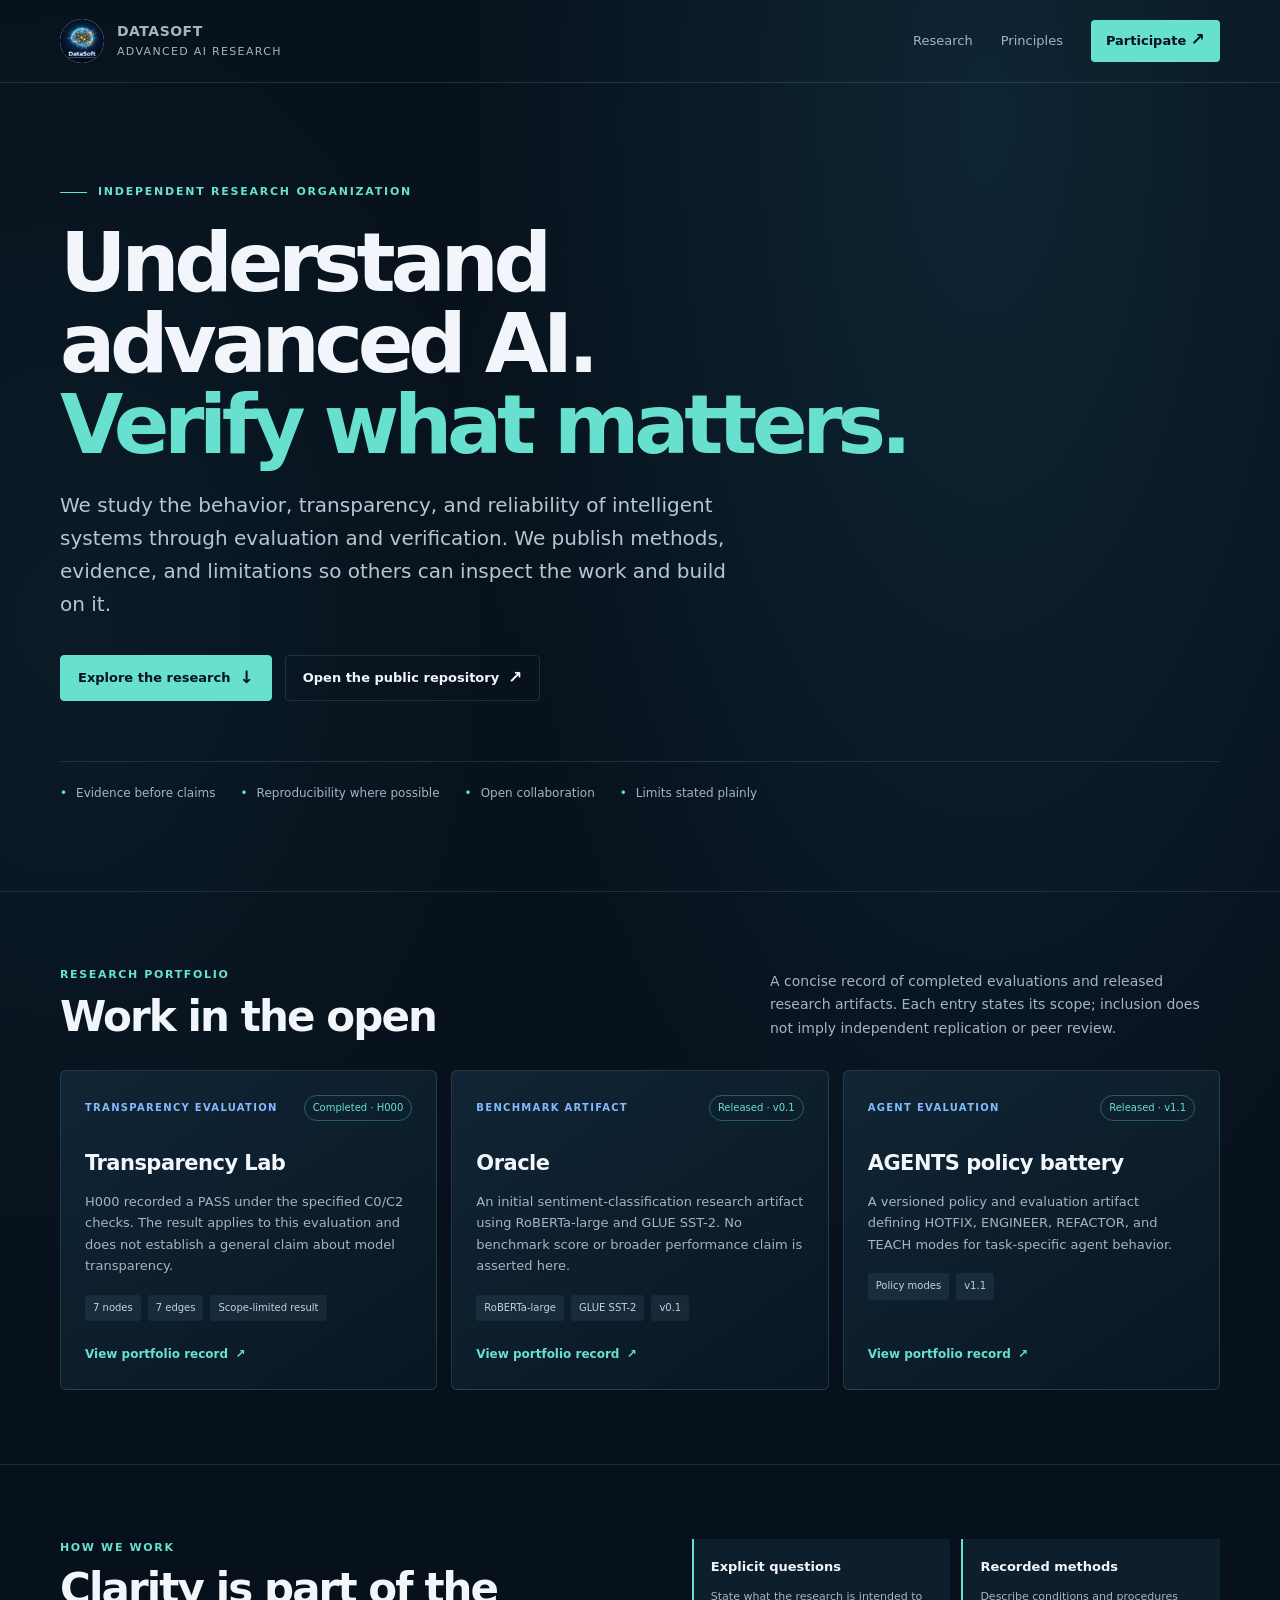
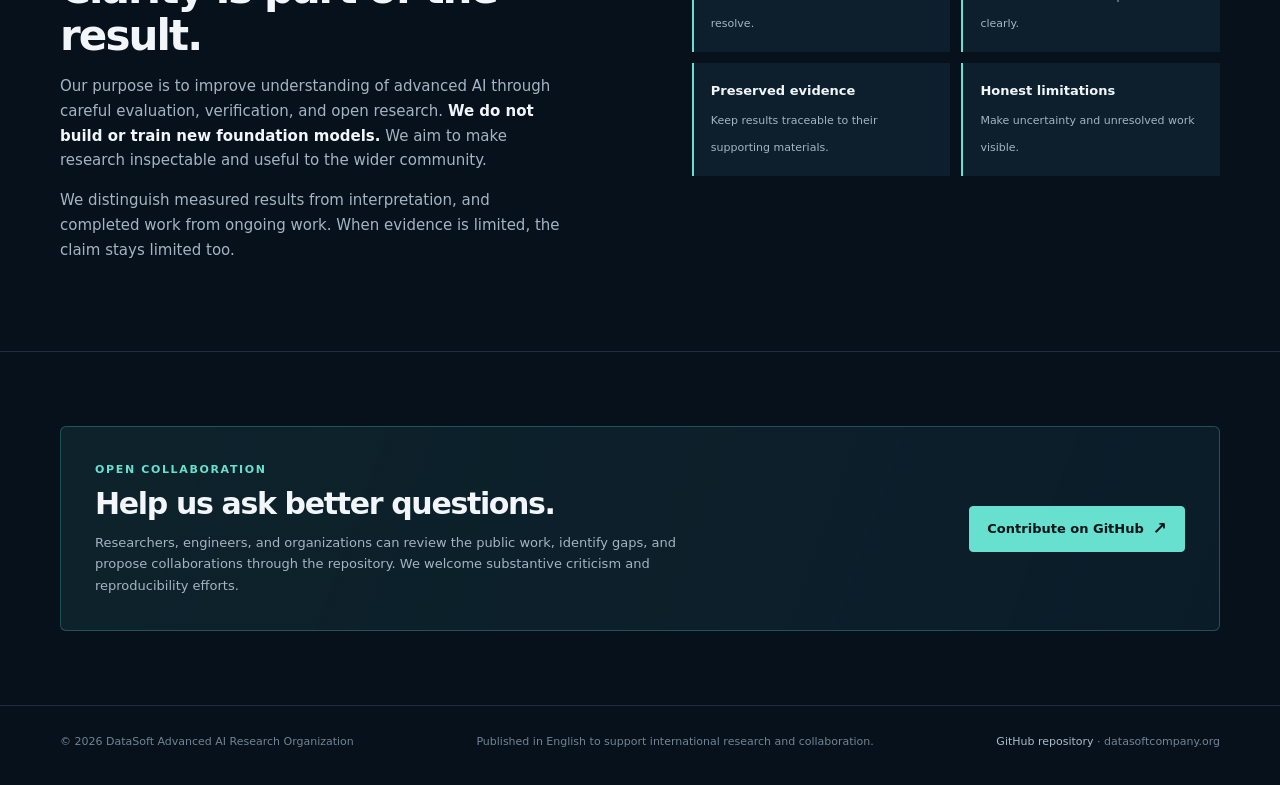
==== index.html @ 3c02a426 "feat(site): add English research organization homepage" ====
<!doctype html>
<html lang="en">
<head>
  <meta charset="utf-8">
  <meta name="viewport" content="width=device-width, initial-scale=1">
  <meta name="theme-color" content="#07111b">
  <meta name="description" content="Independent research, evaluation, and verification across advanced AI. Explore published work, methods, evidence, and open collaboration.">
  <link rel="canonical" href="https://datasoftcompany.org/">
  <title>DataSoft Advanced AI Research</title>
  <style>
    :root {
      color-scheme: dark;
      --ink: #f2f6fa;
      --muted: #a5b4c3;
      --soft: #718496;
      --surface: #0c1b28;
      --surface-2: #102334;
      --line: rgba(183, 207, 226, .15);
      --cyan: #68e0d0;
      --blue: #82baff;
      --bg: #07111b;
      --max: 1160px;
    }
    * { box-sizing: border-box; }
    html { scroll-behavior: smooth; }
    body {
      margin: 0;
      color: var(--ink);
      background:
        radial-gradient(ellipse at 77% 5%, rgba(43, 119, 150, .2), transparent 34rem),
        radial-gradient(ellipse at 5% 26%, rgba(35, 104, 126, .12), transparent 30rem),
        var(--bg);
      font: 16px/1.65 Inter, ui-sans-serif, system-ui, -apple-system, BlinkMacSystemFont, "Segoe UI", sans-serif;
      -webkit-font-smoothing: antialiased;
    }
    a { color: inherit; }
    a:focus-visible { outline: 2px solid var(--cyan); outline-offset: 4px; border-radius: 3px; }
    .wrap { width: min(var(--max), calc(100% - 48px)); margin-inline: auto; }
    .topbar { border-bottom: 1px solid var(--line); }
    .nav { min-height: 82px; display: flex; align-items: center; justify-content: space-between; gap: 28px; }
    .brand { display: inline-flex; align-items: center; gap: 13px; text-decoration: none; }
    .brand img { width: 44px; height: 44px; object-fit: contain; border-radius: 50%; background: #fff; }
    .brand strong { display: block; font-size: 14px; letter-spacing: .035em; }
    .brand span { display: block; color: var(--muted); font-size: 11px; letter-spacing: .12em; text-transform: uppercase; }
    .navlinks { display: flex; align-items: center; gap: 28px; }
    .navlinks a { color: var(--muted); font-size: 13px; text-decoration: none; }
    .navlinks a:hover { color: var(--ink); }
    .navlinks .nav-cta { color: var(--bg); background: var(--cyan); padding: 10px 15px; border-radius: 4px; font-weight: 750; }
    .hero { padding: 100px 0 88px; }
    .eyebrow { display: flex; align-items: center; gap: 11px; color: var(--cyan); font-size: 11px; font-weight: 750; letter-spacing: .16em; text-transform: uppercase; }
    .eyebrow::before { width: 27px; height: 1px; background: currentColor; content: ""; }
    h1 { max-width: 850px; margin: 21px 0 23px; font-size: clamp(46px, 7vw, 82px); font-weight: 560; letter-spacing: -.065em; line-height: .99; }
    h1 em { color: var(--cyan); font-style: normal; }
    .hero-copy { max-width: 690px; color: #b7c6d2; font-size: clamp(17px, 2vw, 20px); line-height: 1.65; }
    .hero-actions { display: flex; flex-wrap: wrap; align-items: center; gap: 13px; margin-top: 34px; }
    .button { display: inline-flex; align-items: center; justify-content: center; gap: 9px; min-height: 46px; padding: 0 17px; border: 1px solid var(--line); border-radius: 4px; color: var(--ink); text-decoration: none; font-size: 13px; font-weight: 700; transition: transform .18s ease, border-color .18s ease; }
    .button:hover { transform: translateY(-2px); border-color: rgba(104, 224, 208, .65); }
    .button.primary { border-color: var(--cyan); background: var(--cyan); color: #05131a; }
    .arrow { font-size: 17px; line-height: 1; }
    .principle { display: flex; flex-wrap: wrap; gap: 12px 25px; margin-top: 60px; padding-top: 22px; border-top: 1px solid var(--line); color: var(--muted); font-size: 12px; }
    .principle span::before { content: "•"; margin-right: 9px; color: var(--cyan); }
    .section { padding: 74px 0; border-top: 1px solid var(--line); }
    .section-head { display: flex; align-items: end; justify-content: space-between; gap: 30px; margin-bottom: 30px; }
    .kicker { color: var(--cyan); font-size: 11px; font-weight: 750; letter-spacing: .15em; text-transform: uppercase; }
    h2 { margin: 8px 0 0; font-size: clamp(29px, 4vw, 42px); font-weight: 560; letter-spacing: -.045em; line-height: 1.12; }
    .section-intro { max-width: 450px; margin: 0; color: var(--muted); font-size: 14px; }
    .work-grid { display: grid; grid-template-columns: repeat(3, 1fr); gap: 14px; }
    .work-card { display: flex; flex-direction: column; min-height: 306px; padding: 24px; border: 1px solid var(--line); border-radius: 6px; background: linear-gradient(145deg, rgba(18, 39, 56, .92), rgba(10, 24, 36, .9)); }
    .card-top { display: flex; align-items: center; justify-content: space-between; gap: 12px; }
    .type { color: var(--blue); font-size: 10px; font-weight: 750; letter-spacing: .13em; text-transform: uppercase; }
    .status { padding: 4px 8px; border: 1px solid rgba(104, 224, 208, .32); border-radius: 100px; color: var(--cyan); font-size: 10px; white-space: nowrap; }
    .work-card h3 { margin: 25px 0 10px; font-size: 21px; font-weight: 600; letter-spacing: -.025em; }
    .work-card p { margin: 0; color: var(--muted); font-size: 13px; }
    .facts { display: flex; flex-wrap: wrap; gap: 7px; margin-top: 18px; }
    .fact { padding: 5px 8px; border-radius: 3px; background: rgba(170, 199, 220, .08); color: #c2d2de; font-size: 10px; }
    .card-link { display: inline-flex; align-items: center; gap: 7px; margin-top: auto; padding-top: 24px; color: var(--cyan); font-size: 12px; font-weight: 700; text-decoration: none; }
    .card-link:hover { text-decoration: underline; }
    .principles-grid { display: grid; grid-template-columns: 1.05fr .95fr; gap: 48px; align-items: start; }
    .principles-copy { max-width: 500px; color: var(--muted); font-size: 15px; }
    .principles-copy strong { color: var(--ink); font-weight: 650; }
    .values { display: grid; grid-template-columns: 1fr 1fr; gap: 11px; }
    .value { padding: 17px; border-left: 2px solid var(--cyan); background: rgba(16, 35, 52, .72); }
    .value strong { display: block; margin-bottom: 5px; font-size: 13px; }
    .value span { color: var(--muted); font-size: 11px; }
    .participate { display: grid; grid-template-columns: 1fr auto; gap: 35px; align-items: center; padding: 34px; border: 1px solid rgba(104, 224, 208, .26); border-radius: 6px; background: linear-gradient(110deg, rgba(29, 77, 84, .3), rgba(13, 33, 47, .72)); }
    .participate h2 { font-size: 30px; }
    .participate p { max-width: 600px; margin: 11px 0 0; color: var(--muted); font-size: 13px; }
    .footer { padding: 27px 0 34px; border-top: 1px solid var(--line); color: var(--soft); font-size: 11px; }
    .footer-row { display: flex; justify-content: space-between; gap: 24px; }
    .footer a { color: #a9bccb; text-decoration: none; }
    .footer a:hover { color: var(--cyan); }
    @media (max-width: 800px) {
      .navlinks { gap: 17px; }
      .work-grid { grid-template-columns: 1fr 1fr; }
      .work-card:last-child { grid-column: 1 / -1; min-height: 255px; }
      .principles-grid { grid-template-columns: 1fr; gap: 25px; }
    }
    @media (max-width: 580px) {
      .wrap { width: min(var(--max), calc(100% - 34px)); }
      .nav { min-height: 69px; }
      .brand img { width: 37px; height: 37px; }
      .brand strong { font-size: 12px; }
      .brand span { font-size: 9px; }
      .navlinks { gap: 13px; }
      .navlinks a { font-size: 11px; }
      .navlinks a:nth-child(2) { display: none; }
      .navlinks .nav-cta { padding: 8px 10px; }
      .hero { padding: 76px 0 64px; }
      .principle { margin-top: 44px; }
      .section { padding: 57px 0; }
      .section-head { display: block; }
      .section-intro { margin-top: 14px; }
      .work-grid { grid-template-columns: 1fr; }
      .work-card, .work-card:last-child { grid-column: auto; min-height: 260px; }
      .values { grid-template-columns: 1fr; }
      .participate { grid-template-columns: 1fr; padding: 25px; }
      .footer-row { flex-direction: column; gap: 8px; }
    }
    @media (prefers-reduced-motion: reduce) {
      html { scroll-behavior: auto; }
      *, *::before, *::after { transition-duration: .01ms !important; }
    }
  </style>
</head>
<body>
  <header class="topbar">
    <div class="wrap nav">
      <a class="brand" href="#top" aria-label="DataSoft Advanced AI Research home">
        <img src="assets/DataSoftOrg_Logo_512_512.jpg" alt="">
        <span><strong>DataSoft</strong><span>Advanced AI Research</span></span>
      </a>
      <nav class="navlinks" aria-label="Main navigation">
        <a href="#research">Research</a>
        <a href="#principles">Principles</a>
        <a class="nav-cta" href="#participate">Participate <span class="arrow" aria-hidden="true">↗</span></a>
      </nav>
    </div>
  </header>

  <main id="top">
    <section class="hero">
      <div class="wrap">
        <div class="eyebrow">Independent research organization</div>
        <h1>Understand advanced AI.<br><em>Verify what matters.</em></h1>
        <p class="hero-copy">We study the behavior, transparency, and reliability of intelligent systems through evaluation and verification. We publish methods, evidence, and limitations so others can inspect the work and build on it.</p>
        <div class="hero-actions">
          <a class="button primary" href="#research">Explore the research <span class="arrow" aria-hidden="true">↓</span></a>
          <a class="button" href="https://github.com/datasoftcompany-org/Advanced-AI-Research">Open the public repository <span class="arrow" aria-hidden="true">↗</span></a>
        </div>
        <div class="principle" aria-label="Research commitments">
          <span>Evidence before claims</span>
          <span>Reproducibility where possible</span>
          <span>Open collaboration</span>
          <span>Limits stated plainly</span>
        </div>
      </div>
    </section>

    <section class="section" id="research">
      <div class="wrap">
        <div class="section-head">
          <div><div class="kicker">Research portfolio</div><h2>Work in the open</h2></div>
          <p class="section-intro">A concise record of completed evaluations and released research artifacts. Each entry states its scope; inclusion does not imply independent replication or peer review.</p>
        </div>
        <div class="work-grid">
          <article class="work-card">
            <div class="card-top"><span class="type">Transparency evaluation</span><span class="status">Completed · H000</span></div>
            <h3>Transparency Lab</h3>
            <p>H000 recorded a PASS under the specified C0/C2 checks. The result applies to this evaluation and does not establish a general claim about model transparency.</p>
            <div class="facts"><span class="fact">7 nodes</span><span class="fact">7 edges</span><span class="fact">Scope-limited result</span></div>
            <a class="card-link" href="https://github.com/datasoftcompany-org/Advanced-AI-Research">View portfolio record <span aria-hidden="true">↗</span></a>
          </article>
          <article class="work-card">
            <div class="card-top"><span class="type">Benchmark artifact</span><span class="status">Released · v0.1</span></div>
            <h3>Oracle</h3>
            <p>An initial sentiment-classification research artifact using RoBERTa-large and GLUE SST-2. No benchmark score or broader performance claim is asserted here.</p>
            <div class="facts"><span class="fact">RoBERTa-large</span><span class="fact">GLUE SST-2</span><span class="fact">v0.1</span></div>
            <a class="card-link" href="https://github.com/datasoftcompany-org/Advanced-AI-Research">View portfolio record <span aria-hidden="true">↗</span></a>
          </article>
          <article class="work-card">
            <div class="card-top"><span class="type">Agent evaluation</span><span class="status">Released · v1.1</span></div>
            <h3>AGENTS policy battery</h3>
            <p>A versioned policy and evaluation artifact defining HOTFIX, ENGINEER, REFACTOR, and TEACH modes for task-specific agent behavior.</p>
            <div class="facts"><span class="fact">Policy modes</span><span class="fact">v1.1</span></div>
            <a class="card-link" href="https://github.com/datasoftcompany-org/Advanced-AI-Research">View portfolio record <span aria-hidden="true">↗</span></a>
          </article>
        </div>
      </div>
    </section>

    <section class="section" id="principles">
      <div class="wrap principles-grid">
        <div>
          <div class="kicker">How we work</div>
          <h2>Clarity is part of the result.</h2>
          <p class="principles-copy">Our purpose is to improve understanding of advanced AI through careful evaluation, verification, and open research. <strong>We do not build or train new foundation models.</strong> We aim to make research inspectable and useful to the wider community.</p>
          <p class="principles-copy">We distinguish measured results from interpretation, and completed work from ongoing work. When evidence is limited, the claim stays limited too.</p>
        </div>
        <div class="values" aria-label="Research principles">
          <div class="value"><strong>Explicit questions</strong><span>State what the research is intended to resolve.</span></div>
          <div class="value"><strong>Recorded methods</strong><span>Describe conditions and procedures clearly.</span></div>
          <div class="value"><strong>Preserved evidence</strong><span>Keep results traceable to their supporting materials.</span></div>
          <div class="value"><strong>Honest limitations</strong><span>Make uncertainty and unresolved work visible.</span></div>
        </div>
      </div>
    </section>

    <section class="section" id="participate">
      <div class="wrap">
        <div class="participate">
          <div>
            <div class="kicker">Open collaboration</div>
            <h2>Help us ask better questions.</h2>
            <p>Researchers, engineers, and organizations can review the public work, identify gaps, and propose collaborations through the repository. We welcome substantive criticism and reproducibility efforts.</p>
          </div>
          <a class="button primary" href="https://github.com/datasoftcompany-org/Advanced-AI-Research/issues">Contribute on GitHub <span class="arrow" aria-hidden="true">↗</span></a>
        </div>
      </div>
    </section>
  </main>

  <footer class="footer">
    <div class="wrap footer-row">
      <span>© 2026 DataSoft Advanced AI Research Organization</span>
      <span>Published in English to support international research and collaboration.</span>
      <span><a href="https://github.com/datasoftcompany-org/Advanced-AI-Research">GitHub repository</a> · datasoftcompany.org</span>
    </div>
  </footer>
</body>
</html>
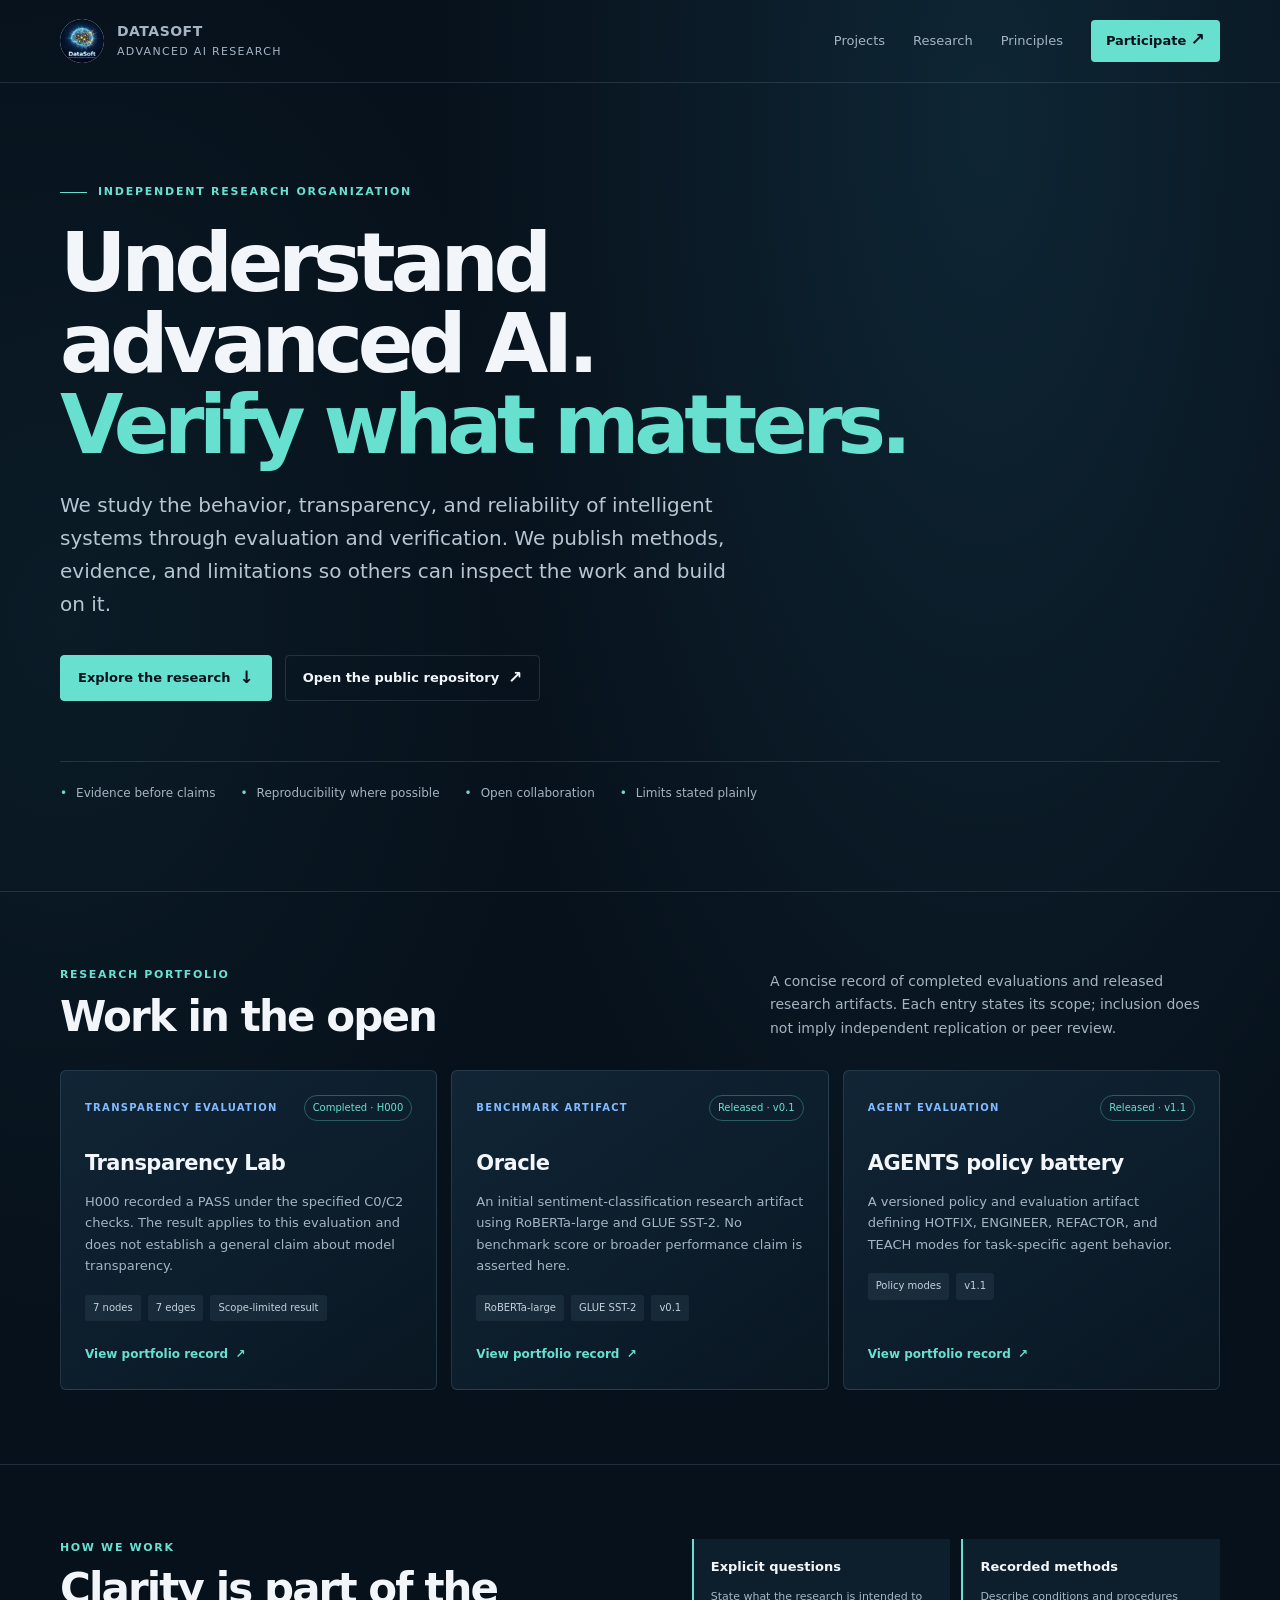
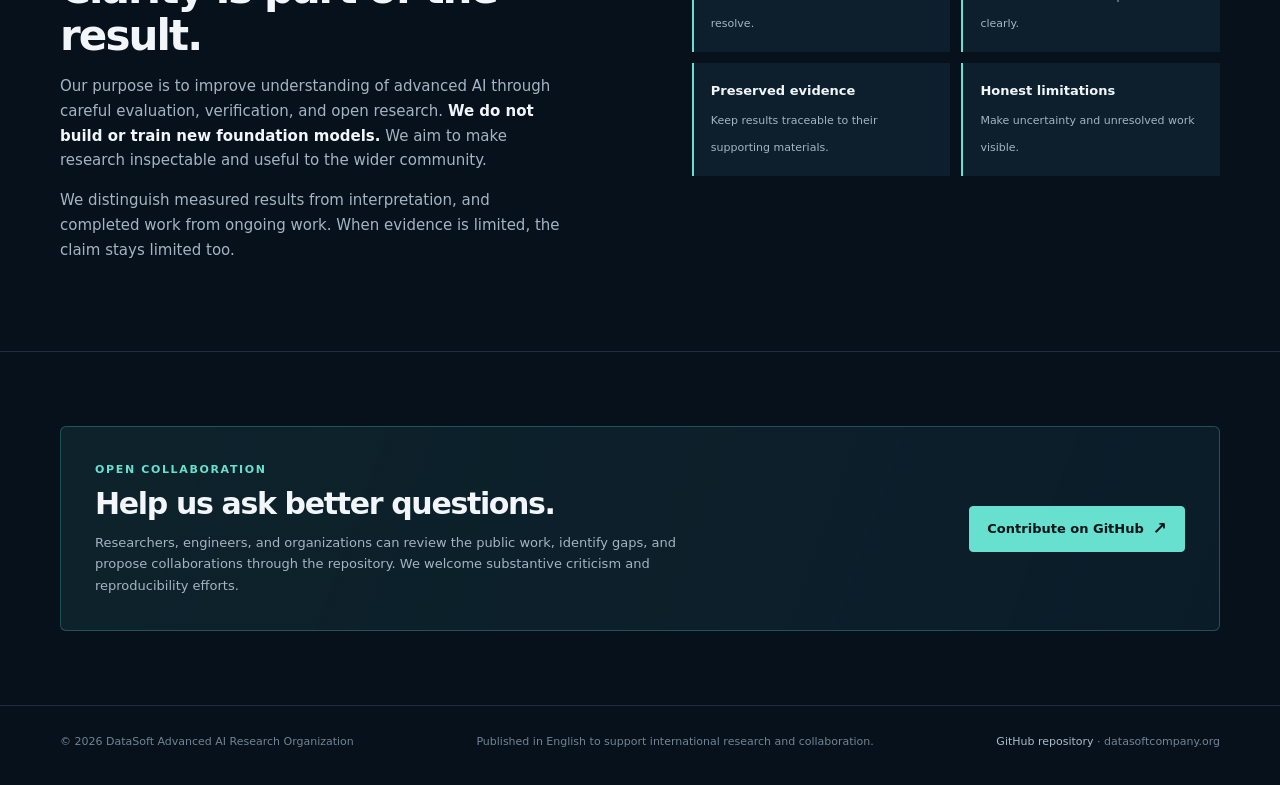
==== commit 6e3a9149: "feat(site): link public project register from homepage" ====
--- a/index.html
+++ b/index.html
@@ -130,6 +130,7 @@
         <span><strong>DataSoft</strong><span>Advanced AI Research</span></span>
       </a>
       <nav class="navlinks" aria-label="Main navigation">
+        <a href="projects/">Projects</a>
         <a href="#research">Research</a>
         <a href="#principles">Principles</a>
         <a class="nav-cta" href="#participate">Participate <span class="arrow" aria-hidden="true">↗</span></a>
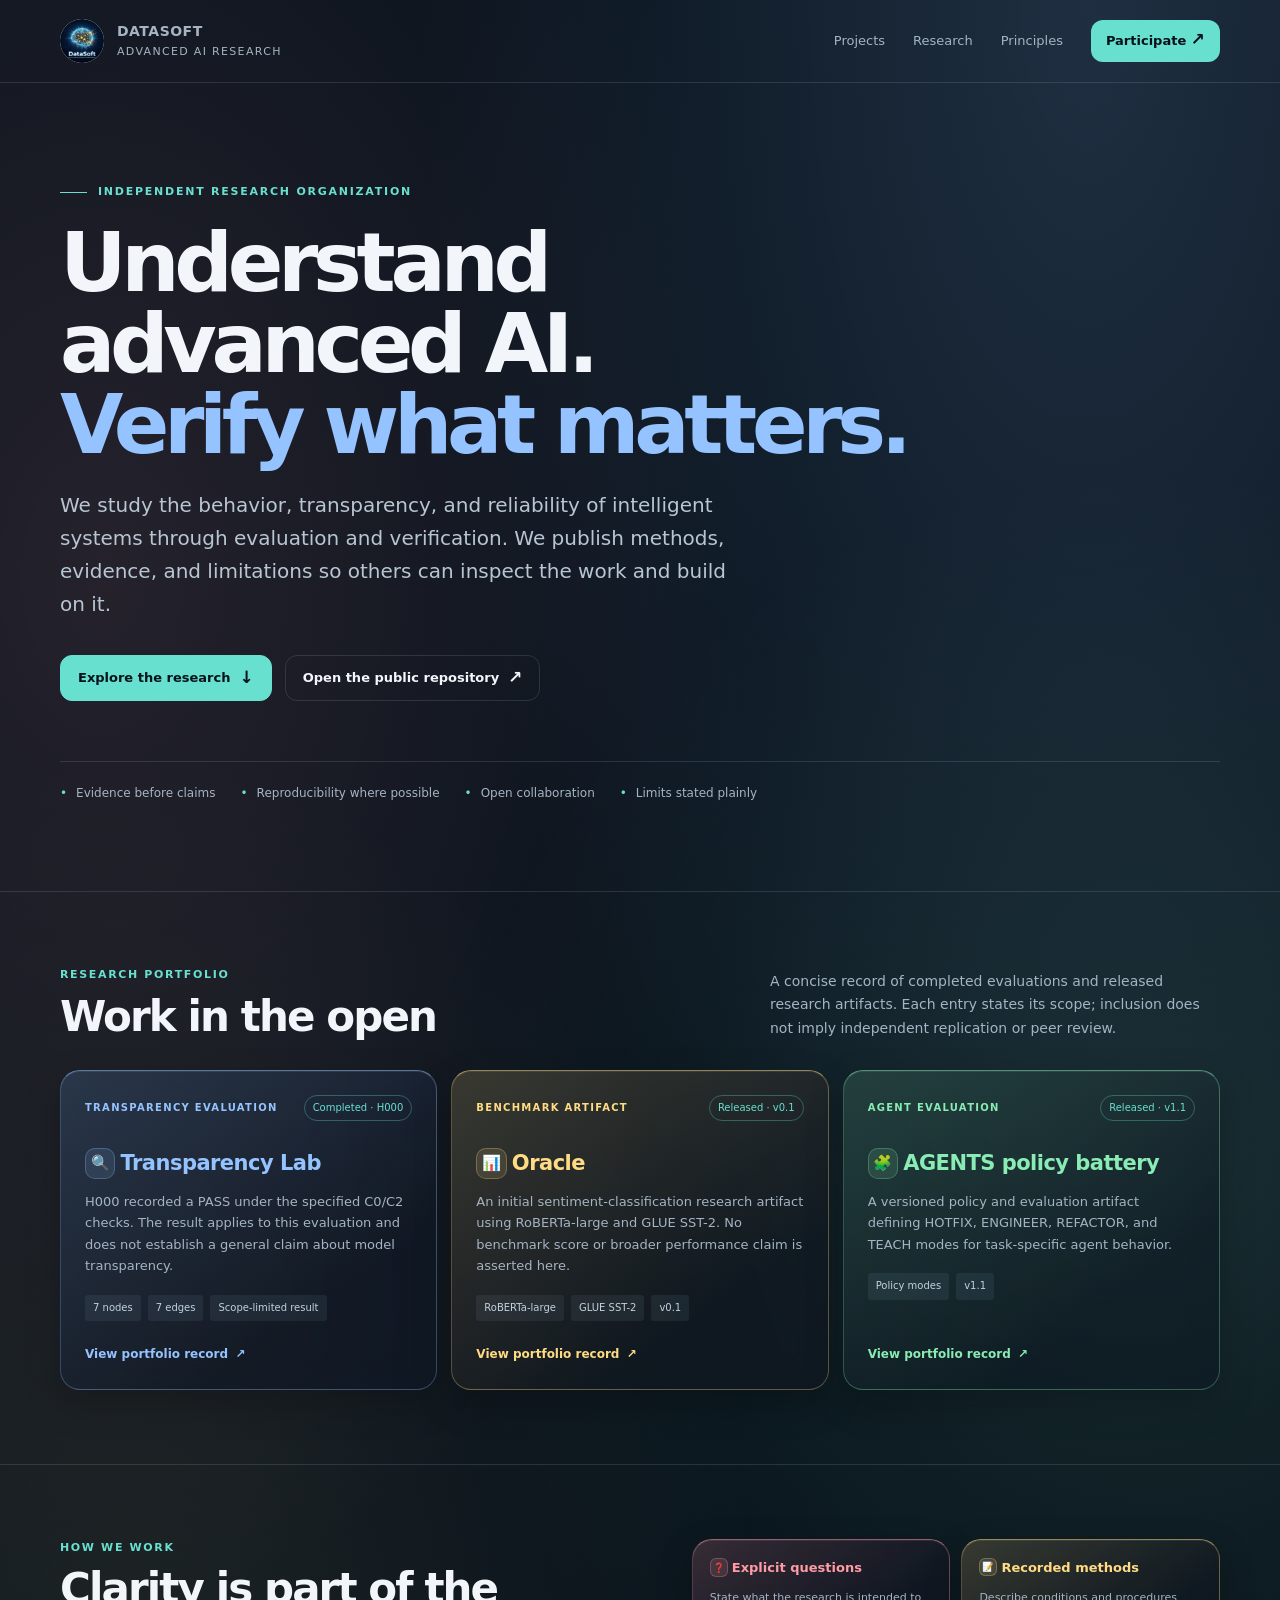
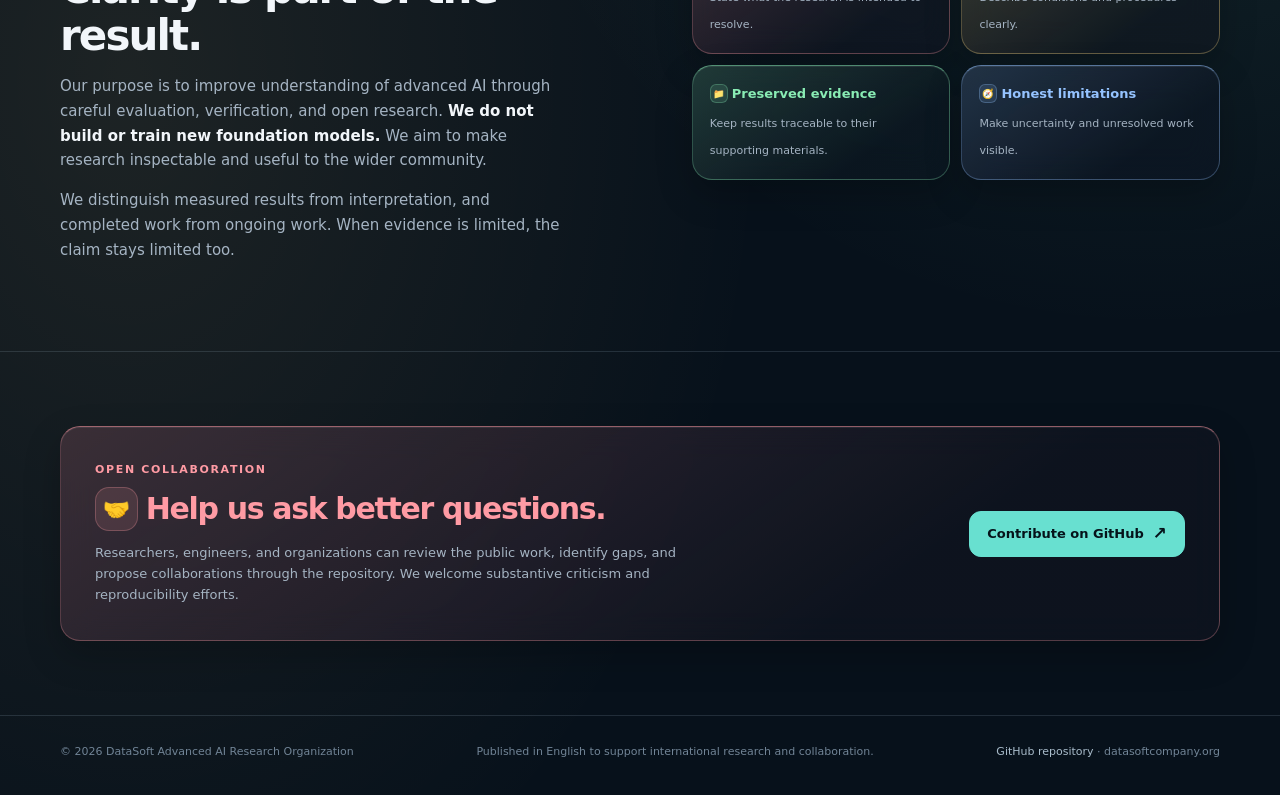
==== commit 51d367ee: "Refresh public pages with colored glass cards" ====
--- a/index.html
+++ b/index.html
@@ -81,7 +81,7 @@
     .values { display: grid; grid-template-columns: 1fr 1fr; gap: 11px; }
     .value { padding: 17px; border-left: 2px solid var(--cyan); background: rgba(16, 35, 52, .72); }
     .value strong { display: block; margin-bottom: 5px; font-size: 13px; }
-    .value span { color: var(--muted); font-size: 11px; }
+    .value > span { color: var(--muted); font-size: 11px; }
     .participate { display: grid; grid-template-columns: 1fr auto; gap: 35px; align-items: center; padding: 34px; border: 1px solid rgba(104, 224, 208, .26); border-radius: 6px; background: linear-gradient(110deg, rgba(29, 77, 84, .3), rgba(13, 33, 47, .72)); }
     .participate h2 { font-size: 30px; }
     .participate p { max-width: 600px; margin: 11px 0 0; color: var(--muted); font-size: 13px; }
@@ -121,8 +121,9 @@
       *, *::before, *::after { transition-duration: .01ms !important; }
     }
   </style>
+  <link rel="stylesheet" href="assets/glass.css">
 </head>
-<body>
+<body data-theme="research">
   <header class="topbar">
     <div class="wrap nav">
       <a class="brand" href="#top" aria-label="DataSoft Advanced AI Research home">
@@ -142,7 +143,7 @@
     <section class="hero">
       <div class="wrap">
         <div class="eyebrow">Independent research organization</div>
-        <h1>Understand advanced AI.<br><em>Verify what matters.</em></h1>
+        <h1>Understand advanced AI.<br><em class="accent" data-tone="blue">Verify what matters.</em></h1>
         <p class="hero-copy">We study the behavior, transparency, and reliability of intelligent systems through evaluation and verification. We publish methods, evidence, and limitations so others can inspect the work and build on it.</p>
         <div class="hero-actions">
           <a class="button primary" href="#research">Explore the research <span class="arrow" aria-hidden="true">↓</span></a>
@@ -164,23 +165,23 @@
           <p class="section-intro">A concise record of completed evaluations and released research artifacts. Each entry states its scope; inclusion does not imply independent replication or peer review.</p>
         </div>
         <div class="work-grid">
-          <article class="work-card">
+          <article class="work-card glass" data-tone="blue">
             <div class="card-top"><span class="type">Transparency evaluation</span><span class="status">Completed · H000</span></div>
-            <h3>Transparency Lab</h3>
+            <h3><span class="emoji" aria-hidden="true">🔍</span>Transparency Lab</h3>
             <p>H000 recorded a PASS under the specified C0/C2 checks. The result applies to this evaluation and does not establish a general claim about model transparency.</p>
             <div class="facts"><span class="fact">7 nodes</span><span class="fact">7 edges</span><span class="fact">Scope-limited result</span></div>
             <a class="card-link" href="https://github.com/datasoftcompany-org/Advanced-AI-Research">View portfolio record <span aria-hidden="true">↗</span></a>
           </article>
-          <article class="work-card">
+          <article class="work-card glass" data-tone="yellow">
             <div class="card-top"><span class="type">Benchmark artifact</span><span class="status">Released · v0.1</span></div>
-            <h3>Oracle</h3>
+            <h3><span class="emoji" aria-hidden="true">📊</span>Oracle</h3>
             <p>An initial sentiment-classification research artifact using RoBERTa-large and GLUE SST-2. No benchmark score or broader performance claim is asserted here.</p>
             <div class="facts"><span class="fact">RoBERTa-large</span><span class="fact">GLUE SST-2</span><span class="fact">v0.1</span></div>
             <a class="card-link" href="https://github.com/datasoftcompany-org/Advanced-AI-Research">View portfolio record <span aria-hidden="true">↗</span></a>
           </article>
-          <article class="work-card">
+          <article class="work-card glass" data-tone="green">
             <div class="card-top"><span class="type">Agent evaluation</span><span class="status">Released · v1.1</span></div>
-            <h3>AGENTS policy battery</h3>
+            <h3><span class="emoji" aria-hidden="true">🧩</span>AGENTS policy battery</h3>
             <p>A versioned policy and evaluation artifact defining HOTFIX, ENGINEER, REFACTOR, and TEACH modes for task-specific agent behavior.</p>
             <div class="facts"><span class="fact">Policy modes</span><span class="fact">v1.1</span></div>
             <a class="card-link" href="https://github.com/datasoftcompany-org/Advanced-AI-Research">View portfolio record <span aria-hidden="true">↗</span></a>
@@ -198,20 +199,20 @@
           <p class="principles-copy">We distinguish measured results from interpretation, and completed work from ongoing work. When evidence is limited, the claim stays limited too.</p>
         </div>
         <div class="values" aria-label="Research principles">
-          <div class="value"><strong>Explicit questions</strong><span>State what the research is intended to resolve.</span></div>
-          <div class="value"><strong>Recorded methods</strong><span>Describe conditions and procedures clearly.</span></div>
-          <div class="value"><strong>Preserved evidence</strong><span>Keep results traceable to their supporting materials.</span></div>
-          <div class="value"><strong>Honest limitations</strong><span>Make uncertainty and unresolved work visible.</span></div>
+          <div class="value glass" data-tone="red"><strong><span class="emoji" aria-hidden="true">❓</span>Explicit questions</strong><span>State what the research is intended to resolve.</span></div>
+          <div class="value glass" data-tone="yellow"><strong><span class="emoji" aria-hidden="true">📝</span>Recorded methods</strong><span>Describe conditions and procedures clearly.</span></div>
+          <div class="value glass" data-tone="green"><strong><span class="emoji" aria-hidden="true">📁</span>Preserved evidence</strong><span>Keep results traceable to their supporting materials.</span></div>
+          <div class="value glass" data-tone="blue"><strong><span class="emoji" aria-hidden="true">🧭</span>Honest limitations</strong><span>Make uncertainty and unresolved work visible.</span></div>
         </div>
       </div>
     </section>
 
     <section class="section" id="participate">
       <div class="wrap">
-        <div class="participate">
+        <div class="participate glass" data-tone="red">
           <div>
             <div class="kicker">Open collaboration</div>
-            <h2>Help us ask better questions.</h2>
+            <h2><span class="emoji" aria-hidden="true">🤝</span>Help us ask better questions.</h2>
             <p>Researchers, engineers, and organizations can review the public work, identify gaps, and propose collaborations through the repository. We welcome substantive criticism and reproducibility efforts.</p>
           </div>
           <a class="button primary" href="https://github.com/datasoftcompany-org/Advanced-AI-Research/issues">Contribute on GitHub <span class="arrow" aria-hidden="true">↗</span></a>
--- a/assets/glass.css
+++ b/assets/glass.css
@@ -0,0 +1,63 @@
+:root {
+  --glass-red: 255, 155, 164;
+  --glass-yellow: 255, 220, 132;
+  --glass-green: 137, 236, 180;
+  --glass-blue: 149, 195, 255;
+}
+
+body[data-theme] {
+  background:
+    radial-gradient(ellipse at 85% 0, rgba(var(--glass-blue), .17), transparent 42rem),
+    radial-gradient(ellipse at 8% 36rem, rgba(var(--glass-red), .12), transparent 42rem),
+    radial-gradient(ellipse at 90% 75rem, rgba(var(--glass-green), .11), transparent 44rem),
+    radial-gradient(ellipse at 10% 105rem, rgba(var(--glass-yellow), .09), transparent 40rem),
+    var(--bg);
+}
+
+[data-tone="red"] { --glass-color: var(--glass-red); }
+[data-tone="yellow"] { --glass-color: var(--glass-yellow); }
+[data-tone="green"] { --glass-color: var(--glass-green); }
+[data-tone="blue"] { --glass-color: var(--glass-blue); }
+
+.glass {
+  border: 1px solid rgba(var(--glass-color), .29);
+  border-top-color: rgba(var(--glass-color), .55);
+  border-radius: 20px;
+  background:
+    linear-gradient(145deg, rgba(var(--glass-color), .19), rgba(var(--glass-color), .025) 72%),
+    rgba(9, 16, 28, .55);
+  box-shadow: inset 0 1px 0 rgba(255, 255, 255, .08), 0 14px 36px rgba(0, 0, 0, .22);
+  -webkit-backdrop-filter: blur(16px);
+  backdrop-filter: blur(16px);
+}
+
+.glass :is(h2, h3, .type, .topic, .card-link, .link, .kicker, strong:first-child) {
+  color: rgb(var(--glass-color));
+}
+
+body[data-theme] .accent { color: rgb(var(--glass-color)); }
+
+.emoji {
+  display: inline-grid;
+  place-items: center;
+  width: 2em;
+  height: 2em;
+  margin-inline-end: .35em;
+  border: 1px solid rgba(var(--glass-color, var(--glass-blue)), .27);
+  border-radius: .65em;
+  background: rgba(var(--glass-color, var(--glass-blue)), .12);
+  font-size: .72em;
+  line-height: 1;
+  vertical-align: .14em;
+  letter-spacing: normal;
+}
+
+body[data-theme] :is(.button, .nav-cta, .pill) { border-radius: 12px; }
+.glass :is(.card-top, .meta) { flex-wrap: wrap; }
+.glass .topic { font-size: 11px; font-weight: 800; letter-spacing: .13em; }
+
+@media (max-width: 580px) {
+  body[data-theme] .nav { flex-wrap: wrap; gap: 8px 16px; padding-block: 12px; }
+  body[data-theme] .navlinks { flex-wrap: wrap; }
+  body[data-theme] .navlinks a:nth-child(n) { display: inline-flex; }
+}
